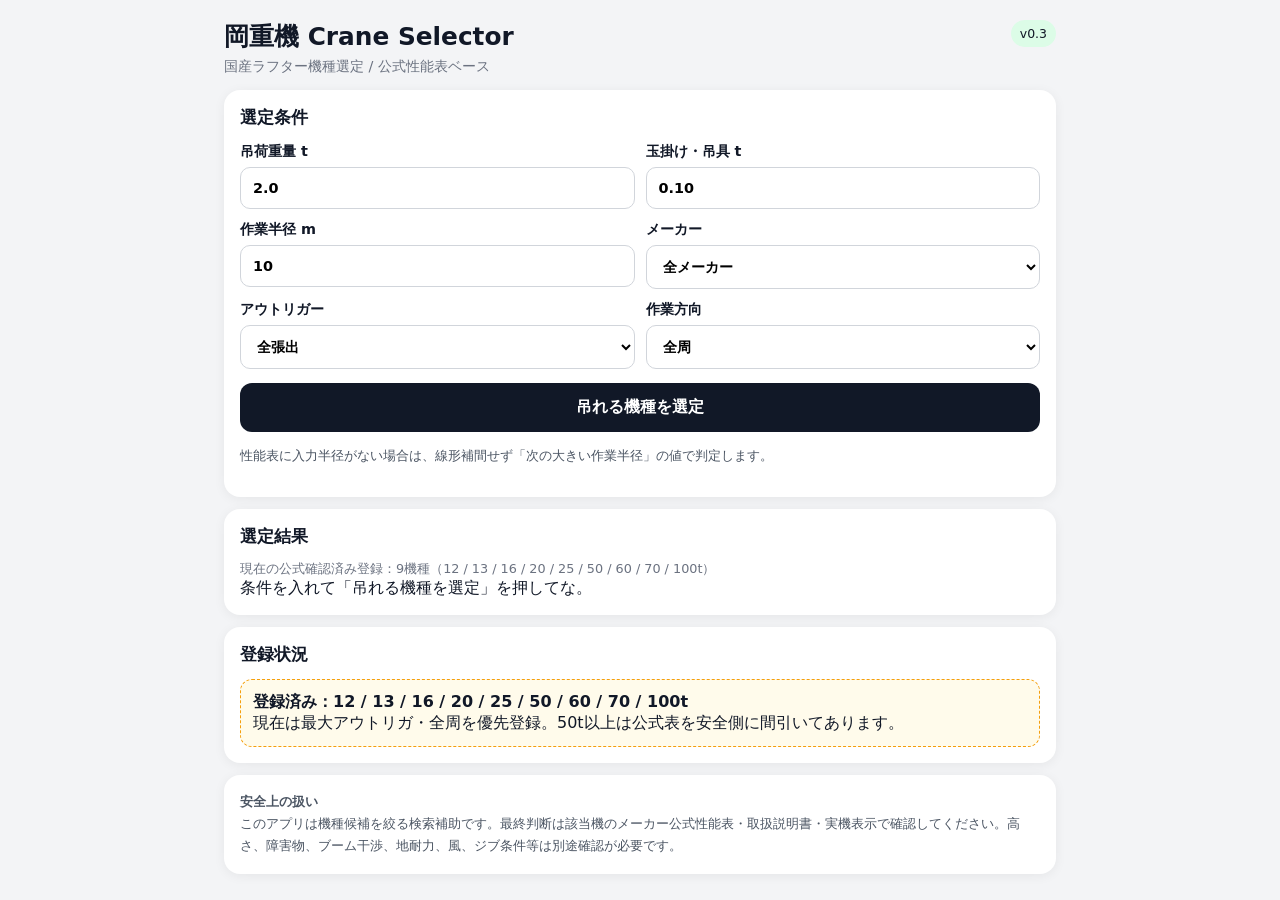
==== index.html @ 8814c8a6 "Clarify rated total load display" ====
<!doctype html>
<html lang="ja">
<head>
<meta charset="utf-8">
<meta name="viewport" content="width=device-width,initial-scale=1,viewport-fit=cover">
<meta name="theme-color" content="#111827">
<title>岡重機 Crane Selector</title>
<style>
:root{font-family:system-ui,-apple-system,"Noto Sans JP",sans-serif;color:#111827;background:#f3f4f6}
*{box-sizing:border-box}body{margin:0}.wrap{max-width:860px;margin:auto;padding:14px}
header{display:flex;justify-content:space-between;gap:12px;align-items:flex-start;margin:6px 0 14px}
h1{font-size:1.55rem;margin:0 0 4px}.sub{margin:0;color:#6b7280;font-size:.9rem}
.badge{font-size:.78rem;padding:6px 9px;border-radius:999px;background:#dcfce7;white-space:nowrap}
.card{background:#fff;border-radius:16px;padding:16px;margin:12px 0;box-shadow:0 2px 12px rgba(0,0,0,.06)}
h2{font-size:1.05rem;margin:0 0 13px}.grid{display:grid;grid-template-columns:repeat(2,minmax(0,1fr));gap:11px}
label{display:flex;flex-direction:column;gap:6px;font-weight:700;font-size:.9rem}
input,select{font:inherit;padding:12px;border:1px solid #d1d5db;border-radius:10px;background:#fff}
button{font:inherit;font-weight:800;border:0;border-radius:12px;padding:14px 16px;margin-top:14px;width:100%;background:#111827;color:white}
.hint,.note{color:#4b5563;font-size:.84rem;line-height:1.65}.status{font-size:.8rem;color:#6b7280}
.result{border:1px solid #e5e7eb;border-radius:14px;padding:14px;margin-top:10px}
.result h3{margin:0 0 9px;font-size:1.08rem}.ok{color:#166534}.ng{color:#991b1b}
.meta{display:grid;grid-template-columns:repeat(2,minmax(0,1fr));gap:7px;font-size:.91rem}
.source{margin-top:10px;font-size:.8rem;color:#6b7280}
.pending{background:#fffbeb;border:1px dashed #f59e0b;border-radius:12px;padding:12px;margin-top:10px}
@media(max-width:600px){.grid,.meta{grid-template-columns:1fr}.wrap{padding:10px}.card{padding:14px}}
</style>
</head>
<body>
<main class="wrap">
<header>
  <div>
    <h1>岡重機 Crane Selector</h1>
    <p class="sub">国産ラフター機種選定 / 公式性能表ベース</p>
  </div>
  <span class="badge">v0.3</span>
</header>

<section class="card">
<h2>選定条件</h2>
<div class="grid">
<label>吊荷重量 t
<input id="load" type="number" inputmode="decimal" min="0" step="0.01" value="2.0">
</label>
<label>玉掛け・吊具 t
<input id="rigging" type="number" inputmode="decimal" min="0" step="0.01" value="0.10">
</label>
<label>作業半径 m
<input id="radius" type="number" inputmode="decimal" min="0" step="0.1" value="10">
</label>
<label>メーカー
<select id="maker"><option value="ANY">全メーカー</option><option value="TADANO">TADANO</option><option value="KATO">KATO</option></select>
</label>
<label>アウトリガー
<select id="outrigger"><option value="FULL">全張出</option></select>
</label>
<label>作業方向
<select id="direction"><option value="360">全周</option></select>
</label>
</div>
<button id="selectBtn">吊れる機種を選定</button>
<p class="hint">性能表に入力半径がない場合は、線形補間せず「次の大きい作業半径」の値で判定します。</p>
</section>

<section class="card">
<h2>選定結果</h2>
<div id="summary" class="status">現在の公式確認済み登録：9機種（12 / 13 / 16 / 20 / 25 / 50 / 60 / 70 / 100t）</div>
<div id="results">条件を入れて「吊れる機種を選定」を押してな。</div>
</section>

<section class="card">
<h2>登録状況</h2>
<div class="pending"><b>登録済み：12 / 13 / 16 / 20 / 25 / 50 / 60 / 70 / 100t</b><br>
現在は最大アウトリガ・全周を優先登録。50t以上は公式表を安全側に間引いてあります。</div>
</section>

<section class="card note">
<b>安全上の扱い</b><br>
このアプリは機種候補を絞る検索補助です。最終判断は該当機のメーカー公式性能表・取扱説明書・実機表示で確認してください。高さ、障害物、ブーム干渉、地耐力、風、ジブ条件等は別途確認が必要です。
</section>
</main>

<script src="data.js"></script>
<script>
const DB = CRANES;

const $=id=>document.getElementById(id);
function ceilPoint(points,r){
  return [...points].sort((a,b)=>a[0]-b[0]).find(p=>p[0]>=r)||null;
}
function best(crane,load,rigging,radius){
  const hits=[];
  for(const ch of crane.charts){
    const hookWeight=(ch.hookWeightT ?? crane.hookWeightT ?? 0);
    const required=load+rigging+(crane.capacityIncludesHook?hookWeight:0);
    const p=ceilPoint(ch.points,radius);
    if(p && p[1]>=required) hits.push({boomM:ch.boomM,chartRadius:p[0],capacity:p[1],required,hookWeight});
  }
  if(!hits.length) return null;
  hits.sort((a,b)=>a.boomM-b.boomM || a.capacity-b.capacity);
  return hits[0];
}
function select(){
  const load=Number($("load").value||0), rig=Number($("rigging").value||0), radius=Number($("radius").value||0);
  const maker=$("maker").value;
  if(load<=0||radius<=0){alert("吊荷重量と作業半径を入れてな");return;}
  const out=[];
  for(const c of DB){
    if(maker!=="ANY"&&c.manufacturer!==maker)continue;
    const h=best(c,load,rig,radius); if(h) out.push({c,h});
  }
  out.sort((a,b)=>a.c.classT-b.c.classT||a.h.required/a.h.capacity-b.h.required/b.h.capacity);
  if(!out.length){
    $("results").innerHTML='<div class="result"><b class="ng">該当なし</b><br>現在登録済みの公式確認機種では、この条件を満たす機種はありません。未登録機種は判定対象外です。</div>';
    return;
  }
  $("results").innerHTML=out.map(({c,h})=>{
    const util=h.required/h.capacity*100, margin=h.capacity-h.required;
    return '<div class="result"><h3>'+c.manufacturer+' '+c.model+' <span class="ok">○</span></h3>'+
    '<div class="meta">'+
    '<div>クラス：<b>'+c.classT+'t</b></div>'+
    '<div>ブーム：<b>'+h.boomM.toFixed(2)+'m</b></div>'+
    '<div>性能表半径：<b>'+h.chartRadius.toFixed(1)+'m</b></div>'+
    '<div>定格総荷重（フック・吊具込み）：<b>'+h.capacity.toFixed(2)+'t</b></div>'+
    '<div>判定荷重：<b>'+h.required.toFixed(2)+'t</b></div>'+
    '<div>計上フック：<b>'+h.hookWeight.toFixed(2)+'t</b></div>'+
    '<div>使用率：<b>'+util.toFixed(1)+'%</b></div>'+
    '<div>余裕：<b>'+margin.toFixed(2)+'t</b></div>'+
    '<div>アウトリガー：<b>全張出 '+c.outriggerWidthM+'m</b></div>'+
    '</div><div class="source">出典：<a href="'+c.source.url+'" target="_blank" rel="noopener">'+c.source.title+'</a> / '+c.source.page+'</div></div>';
  }).join("");
}
$("selectBtn").addEventListener("click",select);
</script>
</body>
</html>
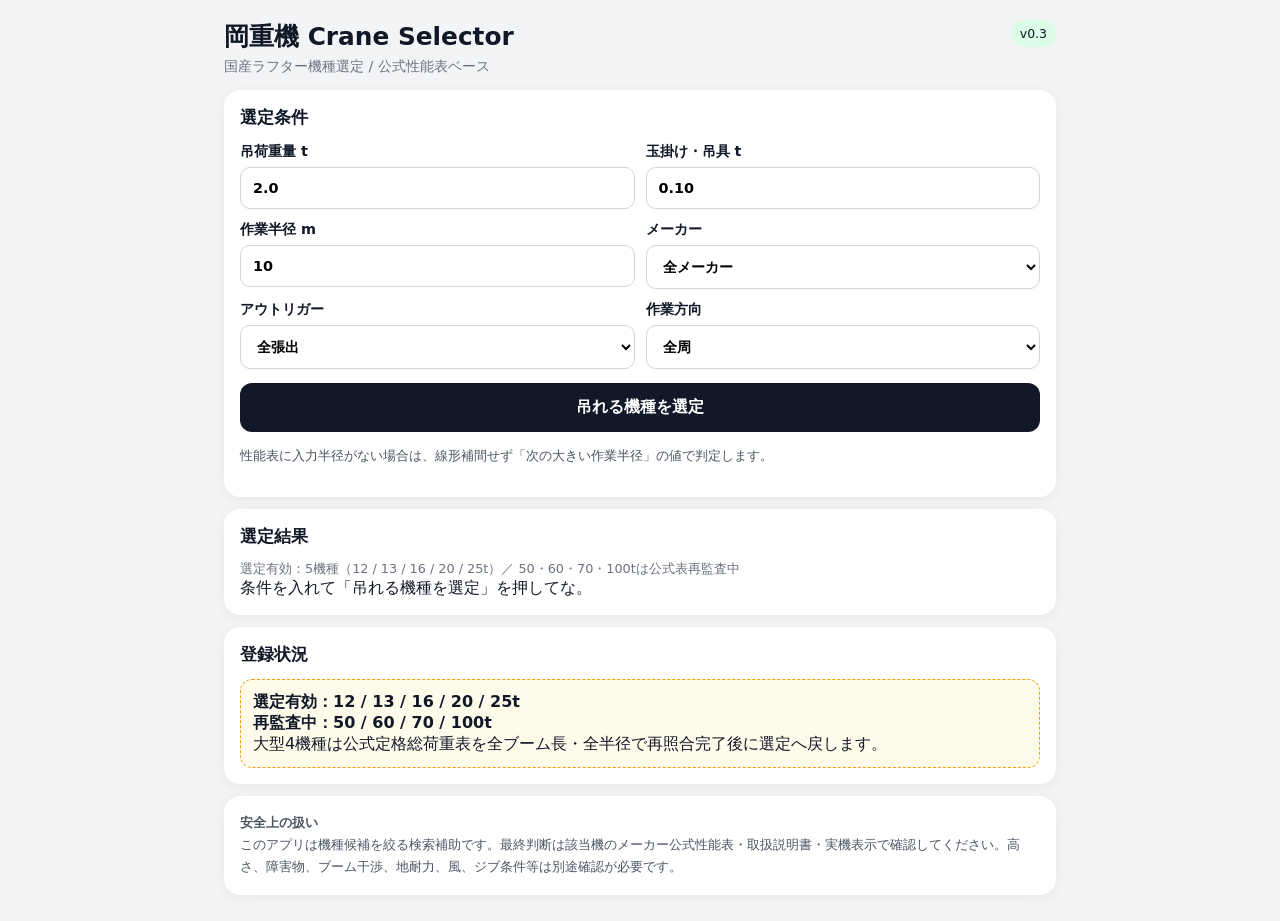
==== commit 497cba39: "Exclude unaudited large crane data from selection" ====
--- a/index.html
+++ b/index.html
@@ -63,14 +63,15 @@
 
 <section class="card">
 <h2>選定結果</h2>
-<div id="summary" class="status">現在の公式確認済み登録：9機種（12 / 13 / 16 / 20 / 25 / 50 / 60 / 70 / 100t）</div>
+<div id="summary" class="status">選定有効：5機種（12 / 13 / 16 / 20 / 25t）／ 50・60・70・100tは公式表再監査中</div>
 <div id="results">条件を入れて「吊れる機種を選定」を押してな。</div>
 </section>
 
 <section class="card">
 <h2>登録状況</h2>
-<div class="pending"><b>登録済み：12 / 13 / 16 / 20 / 25 / 50 / 60 / 70 / 100t</b><br>
-現在は最大アウトリガ・全周を優先登録。50t以上は公式表を安全側に間引いてあります。</div>
+<div class="pending"><b>選定有効：12 / 13 / 16 / 20 / 25t</b><br>
+<b>再監査中：50 / 60 / 70 / 100t</b><br>
+大型4機種は公式定格総荷重表を全ブーム長・全半径で再照合完了後に選定へ戻します。</div>
 </section>
 
 <section class="card note">
@@ -105,6 +106,7 @@
   if(load<=0||radius<=0){alert("吊荷重量と作業半径を入れてな");return;}
   const out=[];
   for(const c of DB){
+    if(c.auditStatus==="HOLD")continue;
     if(maker!=="ANY"&&c.manufacturer!==maker)continue;
     const h=best(c,load,rig,radius); if(h) out.push({c,h});
   }
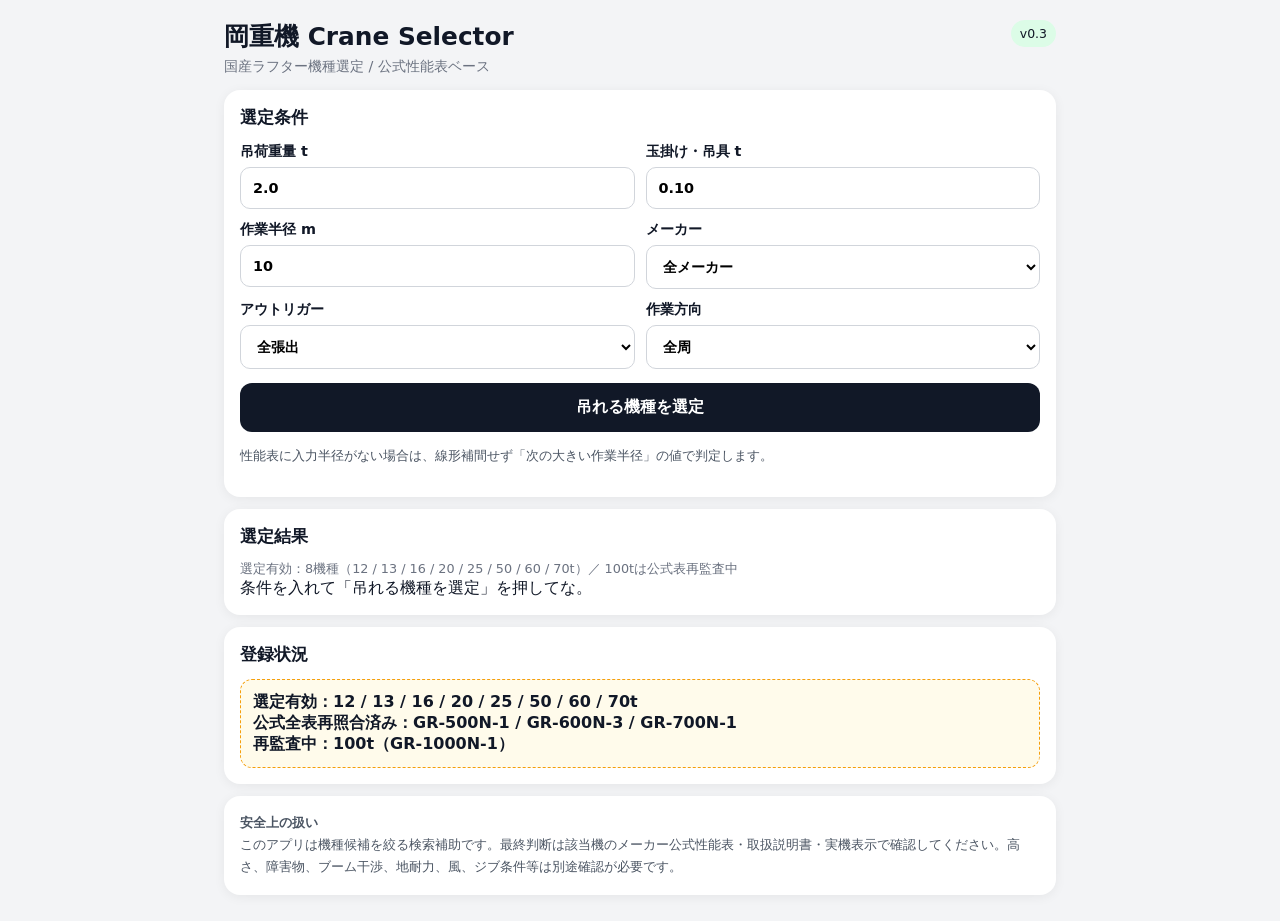
==== commit a35dc3e2: "Restore audited 50t 60t 70t and show verification status" ====
--- a/index.html
+++ b/index.html
@@ -63,15 +63,15 @@
 
 <section class="card">
 <h2>選定結果</h2>
-<div id="summary" class="status">選定有効：5機種（12 / 13 / 16 / 20 / 25t）／ 50・60・70・100tは公式表再監査中</div>
+<div id="summary" class="status">選定有効：8機種（12 / 13 / 16 / 20 / 25 / 50 / 60 / 70t）／ 100tは公式表再監査中</div>
 <div id="results">条件を入れて「吊れる機種を選定」を押してな。</div>
 </section>
 
 <section class="card">
 <h2>登録状況</h2>
-<div class="pending"><b>選定有効：12 / 13 / 16 / 20 / 25t</b><br>
-<b>再監査中：50 / 60 / 70 / 100t</b><br>
-大型4機種は公式定格総荷重表を全ブーム長・全半径で再照合完了後に選定へ戻します。</div>
+<div class="pending"><b>選定有効：12 / 13 / 16 / 20 / 25 / 50 / 60 / 70t</b><br>
+<b>公式全表再照合済み：GR-500N-1 / GR-600N-3 / GR-700N-1</b><br>
+<b>再監査中：100t（GR-1000N-1）</b></div>
 </section>
 
 <section class="card note">
@@ -117,7 +117,8 @@
   }
   $("results").innerHTML=out.map(({c,h})=>{
     const util=h.required/h.capacity*100, margin=h.capacity-h.required;
-    return '<div class="result"><h3>'+c.manufacturer+' '+c.model+' <span class="ok">○</span></h3>'+
+    const verified=c.auditVerified ? ' <span class="ok">公式照合済み✓</span>' : '';
+    return '<div class="result"><h3>'+c.manufacturer+' '+c.model+' <span class="ok">○</span>'+verified+'</h3>'+
     '<div class="meta">'+
     '<div>クラス：<b>'+c.classT+'t</b></div>'+
     '<div>ブーム：<b>'+h.boomM.toFixed(2)+'m</b></div>'+
@@ -128,7 +129,8 @@
     '<div>使用率：<b>'+util.toFixed(1)+'%</b></div>'+
     '<div>余裕：<b>'+margin.toFixed(2)+'t</b></div>'+
     '<div>アウトリガー：<b>全張出 '+c.outriggerWidthM+'m</b></div>'+
-    '</div><div class="source">出典：<a href="'+c.source.url+'" target="_blank" rel="noopener">'+c.source.title+'</a> / '+c.source.page+'</div></div>';
+    '</div><div class="source">出典：<a href="'+c.source.url+'" target="_blank" rel="noopener">'+c.source.title+'</a> / '+c.source.page+
+    (c.auditVerified ? ' / 照合日 '+c.auditVerified : '')+'</div></div>';
   }).join("");
 }
 $("selectBtn").addEventListener("click",select);
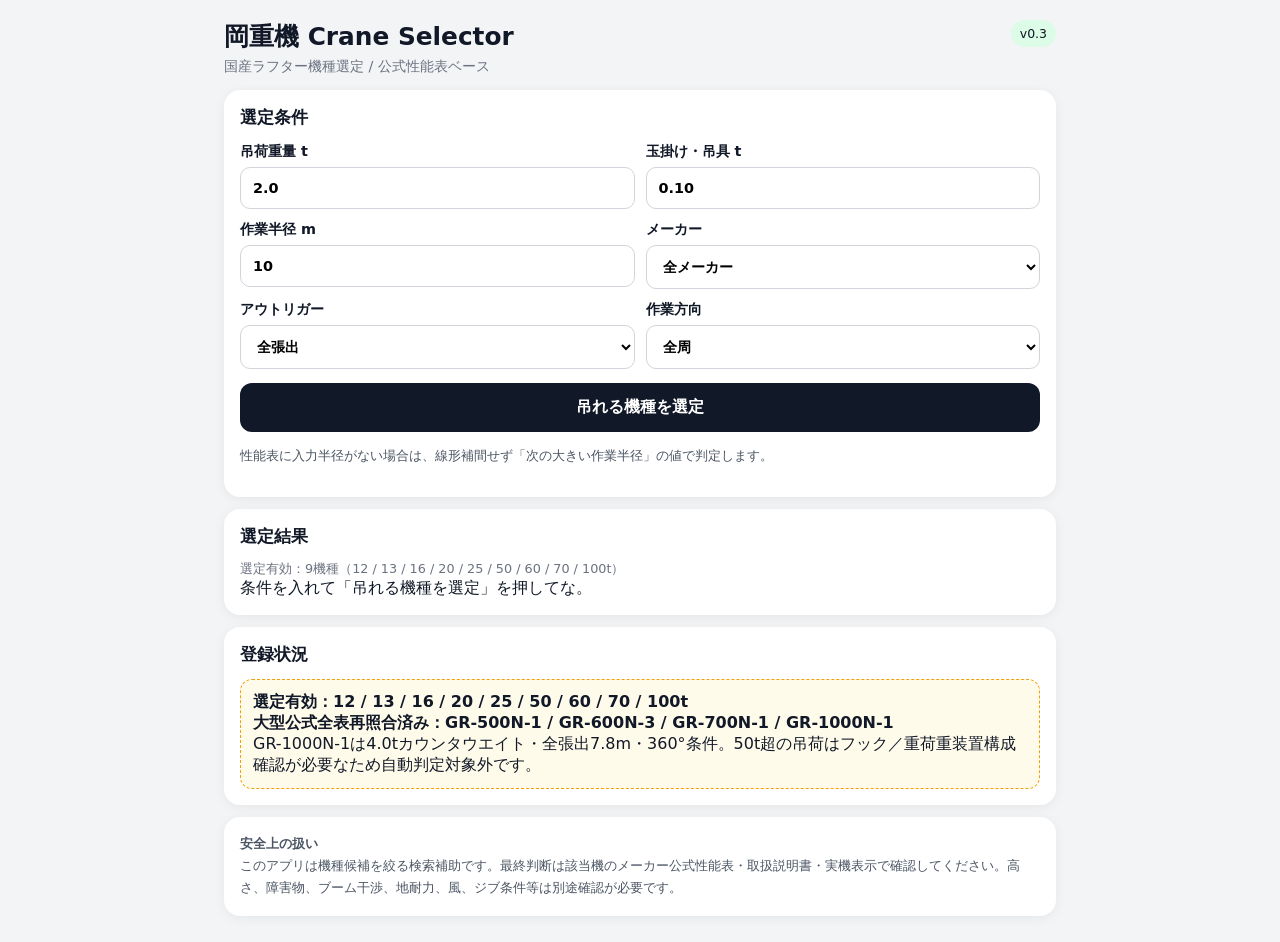
==== commit a8ff12d9: "Enable audited GR-1000N hook rules and counterweight display" ====
--- a/index.html
+++ b/index.html
@@ -63,15 +63,15 @@
 
 <section class="card">
 <h2>選定結果</h2>
-<div id="summary" class="status">選定有効：8機種（12 / 13 / 16 / 20 / 25 / 50 / 60 / 70t）／ 100tは公式表再監査中</div>
+<div id="summary" class="status">選定有効：9機種（12 / 13 / 16 / 20 / 25 / 50 / 60 / 70 / 100t）</div>
 <div id="results">条件を入れて「吊れる機種を選定」を押してな。</div>
 </section>
 
 <section class="card">
 <h2>登録状況</h2>
-<div class="pending"><b>選定有効：12 / 13 / 16 / 20 / 25 / 50 / 60 / 70t</b><br>
-<b>公式全表再照合済み：GR-500N-1 / GR-600N-3 / GR-700N-1</b><br>
-<b>再監査中：100t（GR-1000N-1）</b></div>
+<div class="pending"><b>選定有効：12 / 13 / 16 / 20 / 25 / 50 / 60 / 70 / 100t</b><br>
+<b>大型公式全表再照合済み：GR-500N-1 / GR-600N-3 / GR-700N-1 / GR-1000N-1</b><br>
+GR-1000N-1は4.0tカウンタウエイト・全張出7.8m・360°条件。50t超の吊荷はフック／重荷重装置構成確認が必要なため自動判定対象外です。</div>
 </section>
 
 <section class="card note">
@@ -88,13 +88,26 @@
 function ceilPoint(points,r){
   return [...points].sort((a,b)=>a[0]-b[0]).find(p=>p[0]>=r)||null;
 }
+function resolveHook(crane,ch,payload){
+  if(crane.hookRule?.type==="payload_threshold"){
+    const opt=crane.hookRule.options.find(x=>payload<=x.maxPayloadT);
+    if(!opt)return null;
+    return {weight:opt.hookWeightT,label:opt.label};
+  }
+  return {weight:(ch.hookWeightT ?? crane.hookWeightT ?? 0),label:null};
+}
 function best(crane,load,rigging,radius){
   const hits=[];
+  const payload=load+rigging;
   for(const ch of crane.charts){
-    const hookWeight=(ch.hookWeightT ?? crane.hookWeightT ?? 0);
-    const required=load+rigging+(crane.capacityIncludesHook?hookWeight:0);
+    const hook=resolveHook(crane,ch,payload);
+    if(!hook)continue;
+    const required=payload+(crane.capacityIncludesHook?hook.weight:0);
     const p=ceilPoint(ch.points,radius);
-    if(p && p[1]>=required) hits.push({boomM:ch.boomM,chartRadius:p[0],capacity:p[1],required,hookWeight});
+    if(p && p[1]>=required) hits.push({
+      boomM:ch.boomM,chartRadius:p[0],capacity:p[1],required,
+      hookWeight:hook.weight,hookLabel:hook.label
+    });
   }
   if(!hits.length) return null;
   hits.sort((a,b)=>a.boomM-b.boomM || a.capacity-b.capacity);
@@ -125,7 +138,8 @@
     '<div>性能表半径：<b>'+h.chartRadius.toFixed(1)+'m</b></div>'+
     '<div>定格総荷重（フック・吊具込み）：<b>'+h.capacity.toFixed(2)+'t</b></div>'+
     '<div>判定荷重：<b>'+h.required.toFixed(2)+'t</b></div>'+
-    '<div>計上フック：<b>'+h.hookWeight.toFixed(2)+'t</b></div>'+
+    '<div>計上フック：<b>'+(h.hookLabel ? h.hookLabel+' / ' : '')+h.hookWeight.toFixed(2)+'t</b></div>'+
+    (c.counterweightT!=null ? '<div>カウンタウエイト：<b>'+c.counterweightT.toFixed(1)+'t</b></div>' : '')+
     '<div>使用率：<b>'+util.toFixed(1)+'%</b></div>'+
     '<div>余裕：<b>'+margin.toFixed(2)+'t</b></div>'+
     '<div>アウトリガー：<b>全張出 '+c.outriggerWidthM+'m</b></div>'+
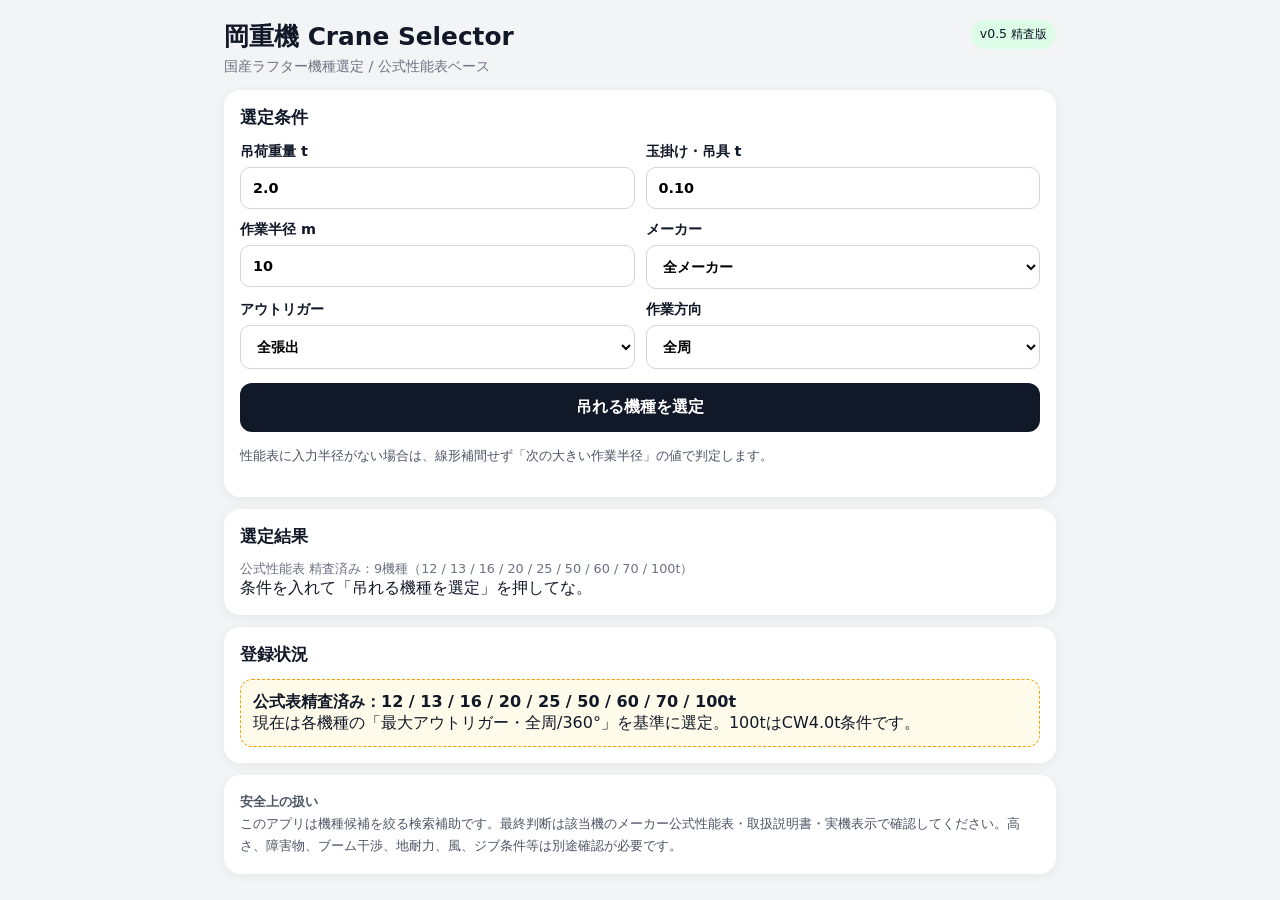
==== commit b0f0283e: "Show full audit status and chart configuration" ====
--- a/index.html
+++ b/index.html
@@ -32,7 +32,7 @@
     <h1>岡重機 Crane Selector</h1>
     <p class="sub">国産ラフター機種選定 / 公式性能表ベース</p>
   </div>
-  <span class="badge">v0.3</span>
+  <span class="badge">v0.5 精査版</span>
 </header>
 
 <section class="card">
@@ -63,15 +63,14 @@
 
 <section class="card">
 <h2>選定結果</h2>
-<div id="summary" class="status">選定有効：9機種（12 / 13 / 16 / 20 / 25 / 50 / 60 / 70 / 100t）</div>
+<div id="summary" class="status">公式性能表 精査済み：9機種（12 / 13 / 16 / 20 / 25 / 50 / 60 / 70 / 100t）</div>
 <div id="results">条件を入れて「吊れる機種を選定」を押してな。</div>
 </section>
 
 <section class="card">
 <h2>登録状況</h2>
-<div class="pending"><b>選定有効：12 / 13 / 16 / 20 / 25 / 50 / 60 / 70 / 100t</b><br>
-<b>大型公式全表再照合済み：GR-500N-1 / GR-600N-3 / GR-700N-1 / GR-1000N-1</b><br>
-GR-1000N-1は4.0tカウンタウエイト・全張出7.8m・360°条件。50t超の吊荷はフック／重荷重装置構成確認が必要なため自動判定対象外です。</div>
+<div class="pending"><b>公式表精査済み：12 / 13 / 16 / 20 / 25 / 50 / 60 / 70 / 100t</b><br>
+現在は各機種の「最大アウトリガー・全周/360°」を基準に選定。100tはCW4.0t条件です。</div>
 </section>
 
 <section class="card note">
@@ -143,7 +142,10 @@
     '<div>使用率：<b>'+util.toFixed(1)+'%</b></div>'+
     '<div>余裕：<b>'+margin.toFixed(2)+'t</b></div>'+
     '<div>アウトリガー：<b>全張出 '+c.outriggerWidthM+'m</b></div>'+
-    '</div><div class="source">出典：<a href="'+c.source.url+'" target="_blank" rel="noopener">'+c.source.title+'</a> / '+c.source.page+
+    '<div>性能表条件：<b>'+(c.configLabel||'最大張出・全周')+'</b></div>'+
+    '</div>'+
+    (c.hookNote?'<div class="source"><b>フック条件：</b>'+c.hookNote+'</div>':'')+
+    '<div class="source">出典：<a href="'+c.source.url+'" target="_blank" rel="noopener">'+c.source.title+'</a> / '+c.source.page+
     (c.auditVerified ? ' / 照合日 '+c.auditVerified : '')+'</div></div>';
   }).join("");
 }
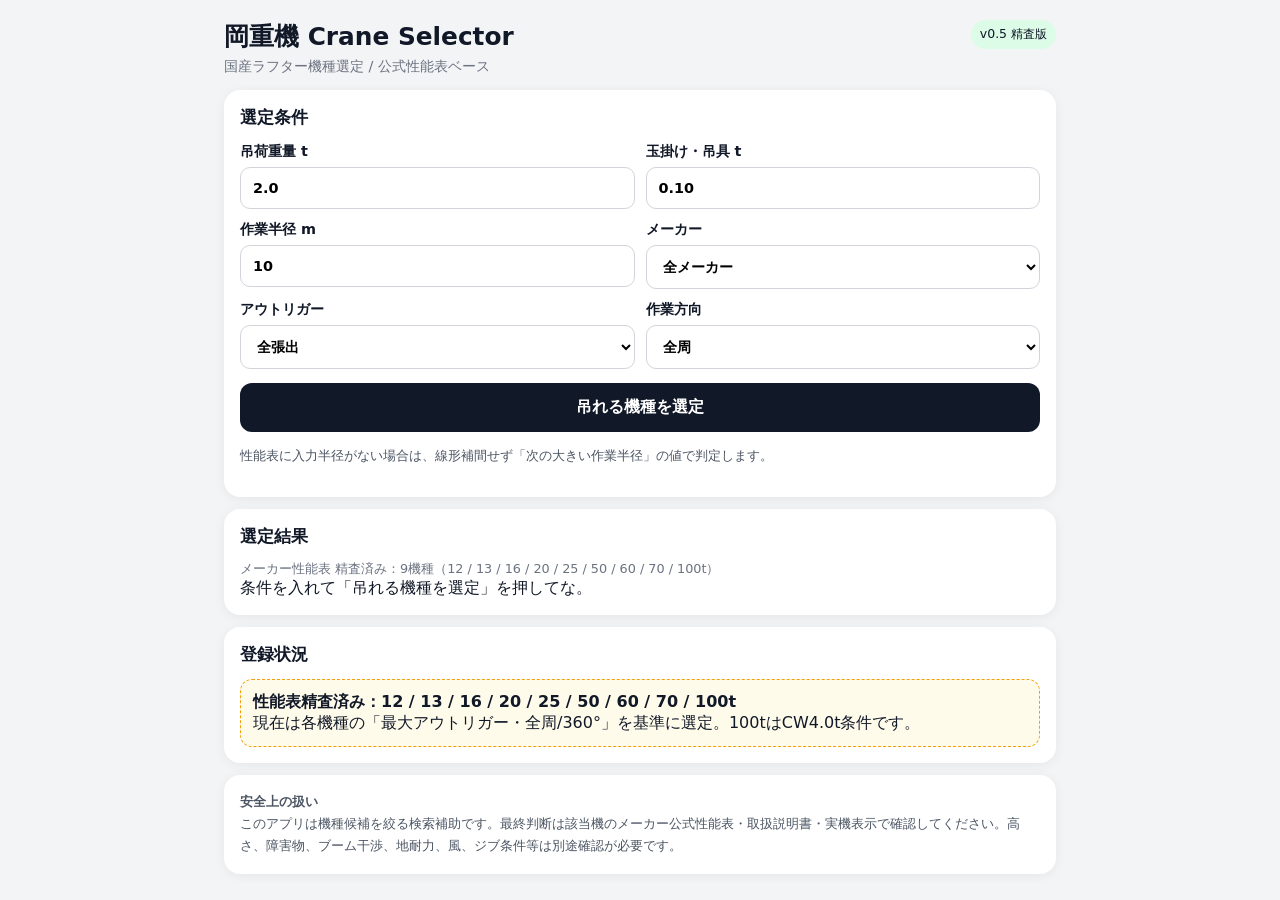
==== commit d07246d0: "Clarify audited source wording" ====
--- a/index.html
+++ b/index.html
@@ -63,13 +63,13 @@
 
 <section class="card">
 <h2>選定結果</h2>
-<div id="summary" class="status">公式性能表 精査済み：9機種（12 / 13 / 16 / 20 / 25 / 50 / 60 / 70 / 100t）</div>
+<div id="summary" class="status">メーカー性能表 精査済み：9機種（12 / 13 / 16 / 20 / 25 / 50 / 60 / 70 / 100t）</div>
 <div id="results">条件を入れて「吊れる機種を選定」を押してな。</div>
 </section>
 
 <section class="card">
 <h2>登録状況</h2>
-<div class="pending"><b>公式表精査済み：12 / 13 / 16 / 20 / 25 / 50 / 60 / 70 / 100t</b><br>
+<div class="pending"><b>性能表精査済み：12 / 13 / 16 / 20 / 25 / 50 / 60 / 70 / 100t</b><br>
 現在は各機種の「最大アウトリガー・全周/360°」を基準に選定。100tはCW4.0t条件です。</div>
 </section>
 
@@ -93,7 +93,7 @@
     if(!opt)return null;
     return {weight:opt.hookWeightT,label:opt.label};
   }
-  return {weight:(ch.hookWeightT ?? crane.hookWeightT ?? 0),label:null};
+  return {weight:(ch.hookWeightT ?? crane.hookWeightT ?? 0),label:(ch.hookLabel ?? null)};
 }
 function best(crane,load,rigging,radius){
   const hits=[];
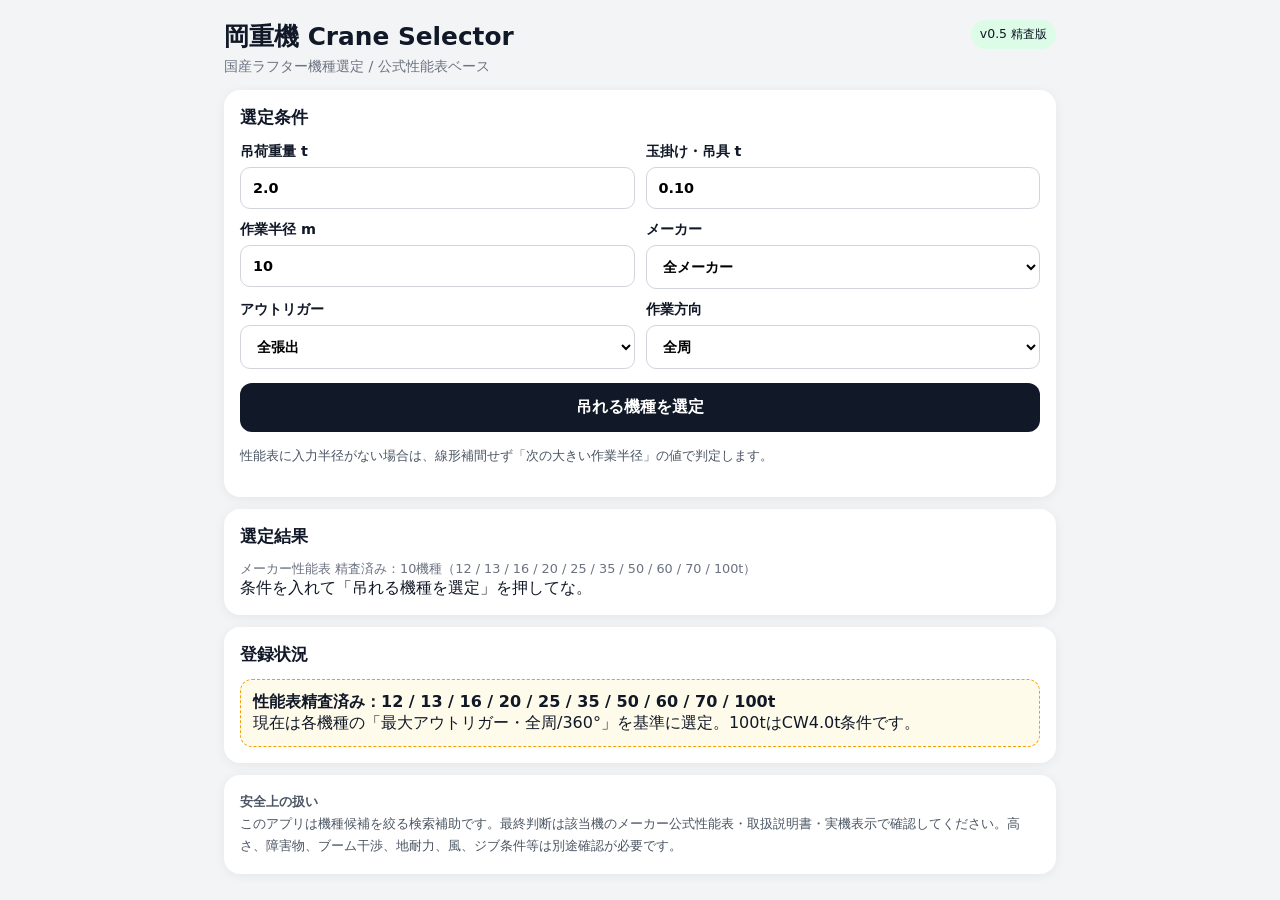
==== commit 47c6d683: "Show KATO 35t mode and update registered classes" ====
--- a/index.html
+++ b/index.html
@@ -63,13 +63,13 @@
 
 <section class="card">
 <h2>選定結果</h2>
-<div id="summary" class="status">メーカー性能表 精査済み：9機種（12 / 13 / 16 / 20 / 25 / 50 / 60 / 70 / 100t）</div>
+<div id="summary" class="status">メーカー性能表 精査済み：10機種（12 / 13 / 16 / 20 / 25 / 35 / 50 / 60 / 70 / 100t）</div>
 <div id="results">条件を入れて「吊れる機種を選定」を押してな。</div>
 </section>
 
 <section class="card">
 <h2>登録状況</h2>
-<div class="pending"><b>性能表精査済み：12 / 13 / 16 / 20 / 25 / 50 / 60 / 70 / 100t</b><br>
+<div class="pending"><b>性能表精査済み：12 / 13 / 16 / 20 / 25 / 35 / 50 / 60 / 70 / 100t</b><br>
 現在は各機種の「最大アウトリガー・全周/360°」を基準に選定。100tはCW4.0t条件です。</div>
 </section>
 
@@ -105,11 +105,11 @@
     const p=ceilPoint(ch.points,radius);
     if(p && p[1]>=required) hits.push({
       boomM:ch.boomM,chartRadius:p[0],capacity:p[1],required,
-      hookWeight:hook.weight,hookLabel:hook.label
+      hookWeight:hook.weight,hookLabel:hook.label,modeLabel:(ch.modeLabel ?? null)
     });
   }
   if(!hits.length) return null;
-  hits.sort((a,b)=>a.boomM-b.boomM || a.capacity-b.capacity);
+  hits.sort((a,b)=>a.boomM-b.boomM || b.capacity-a.capacity);
   return hits[0];
 }
 function select(){
@@ -134,6 +134,7 @@
     '<div class="meta">'+
     '<div>クラス：<b>'+c.classT+'t</b></div>'+
     '<div>ブーム：<b>'+h.boomM.toFixed(2)+'m</b></div>'+
+    (h.modeLabel ? '<div>伸縮モード：<b>'+h.modeLabel+'</b></div>' : '')+
     '<div>性能表半径：<b>'+h.chartRadius.toFixed(1)+'m</b></div>'+
     '<div>定格総荷重（フック・吊具込み）：<b>'+h.capacity.toFixed(2)+'t</b></div>'+
     '<div>判定荷重：<b>'+h.required.toFixed(2)+'t</b></div>'+
